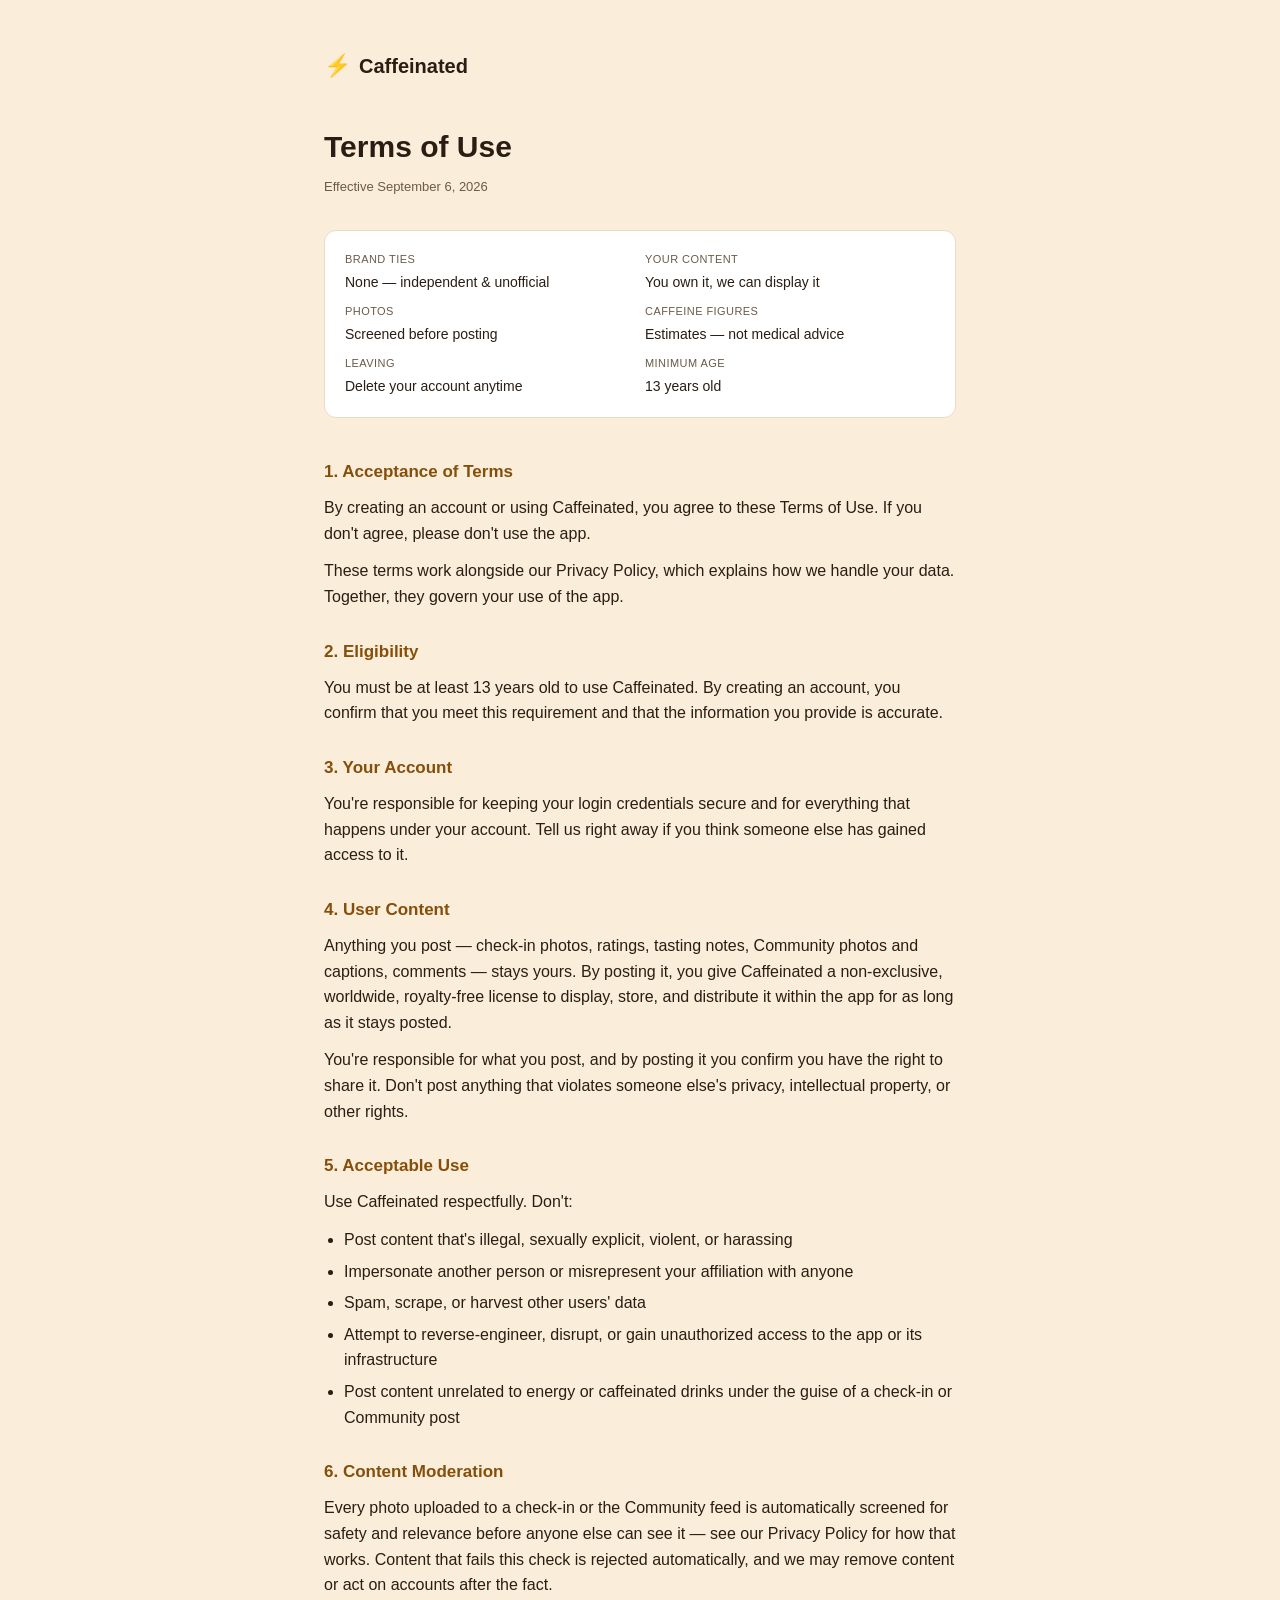
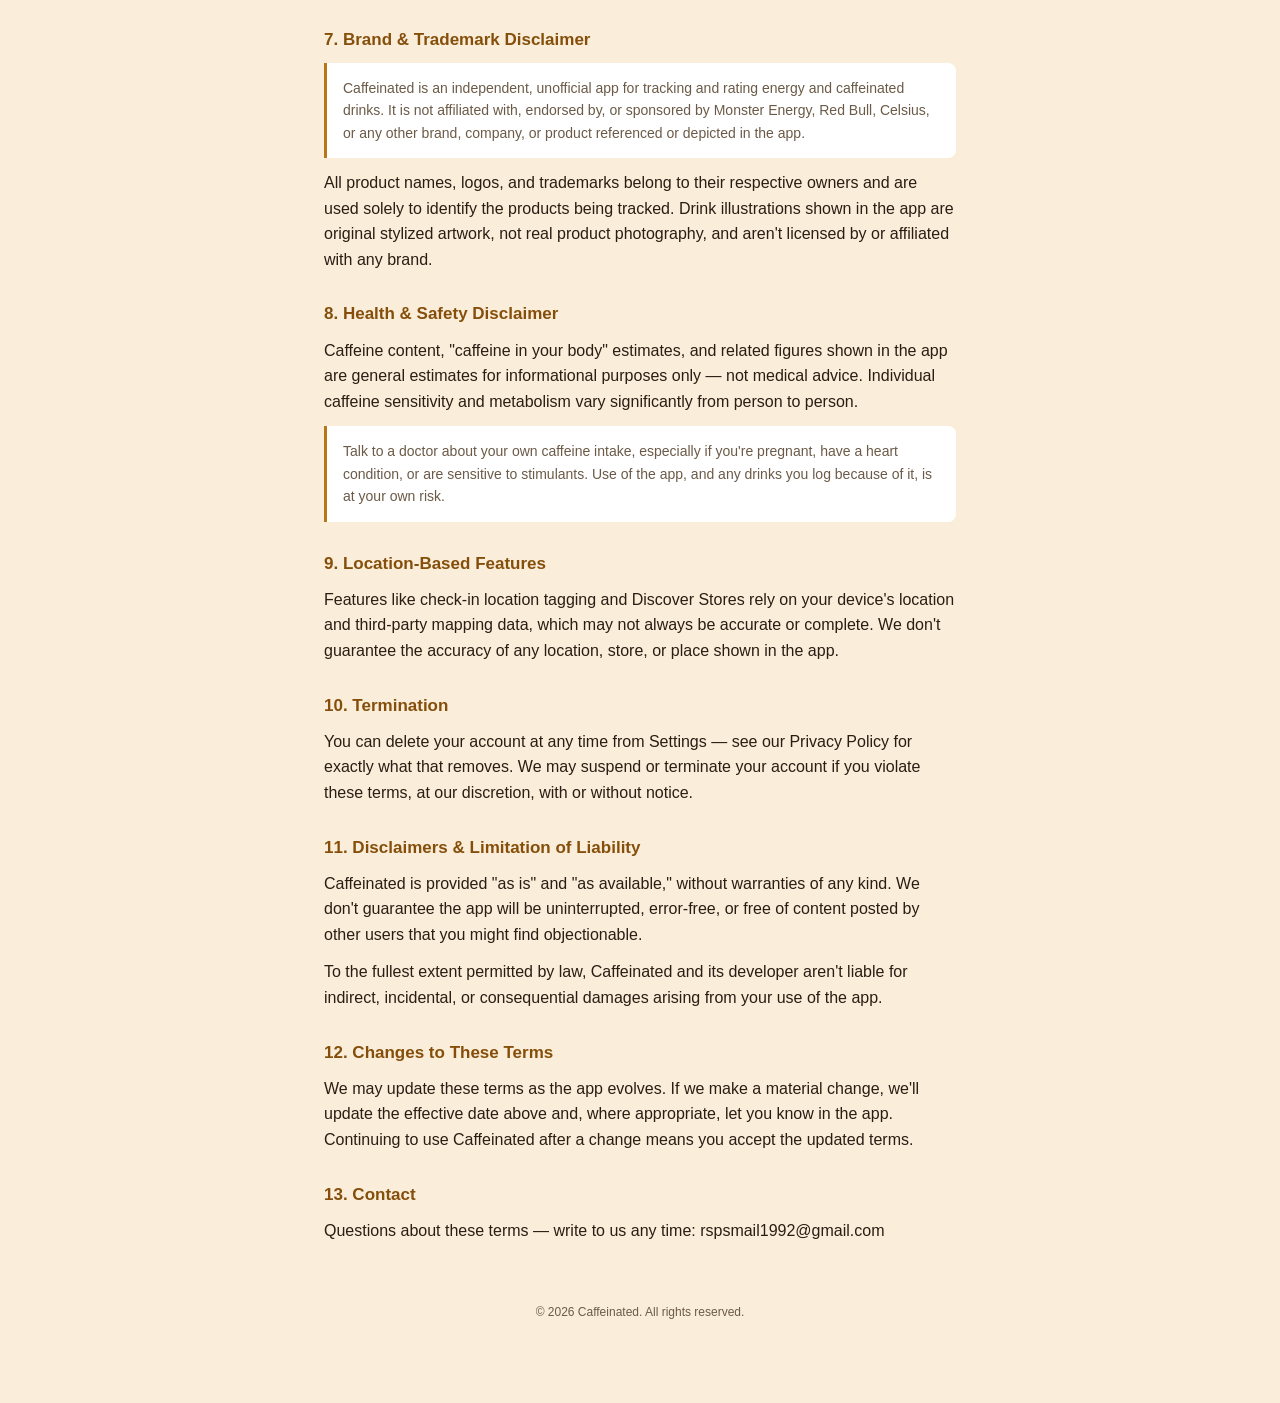
==== terms.html @ bd67f90b "Initial site: privacy policy, terms of use, homepage" ====
<!DOCTYPE html>
<html lang="en">
<head>
<meta charset="UTF-8">
<meta name="viewport" content="width=device-width, initial-scale=1.0">
<title>Terms of Use — Caffeinated</title>
<link rel="stylesheet" href="style.css">
</head>
<body>
<div class="wrap">
  <a class="brand" href="index.html"><span class="bolt">⚡</span> Caffeinated</a>
  <h1>Terms of Use</h1>
  <p class="effective-date">Effective September 6, 2026</p>

  <div class="glance">
    <div class="glance-item"><span class="glance-k">Brand ties</span><span class="glance-v">None — independent &amp; unofficial</span></div>
    <div class="glance-item"><span class="glance-k">Your content</span><span class="glance-v">You own it, we can display it</span></div>
    <div class="glance-item"><span class="glance-k">Photos</span><span class="glance-v">Screened before posting</span></div>
    <div class="glance-item"><span class="glance-k">Caffeine figures</span><span class="glance-v">Estimates — not medical advice</span></div>
    <div class="glance-item"><span class="glance-k">Leaving</span><span class="glance-v">Delete your account anytime</span></div>
    <div class="glance-item"><span class="glance-k">Minimum age</span><span class="glance-v">13 years old</span></div>
  </div>

  <section>
    <h2>1. Acceptance of Terms</h2>
    <p>By creating an account or using Caffeinated, you agree to these Terms of Use. If you don't agree, please don't use the app.</p>
    <p>These terms work alongside our Privacy Policy, which explains how we handle your data. Together, they govern your use of the app.</p>
  </section>

  <section>
    <h2>2. Eligibility</h2>
    <p>You must be at least 13 years old to use Caffeinated. By creating an account, you confirm that you meet this requirement and that the information you provide is accurate.</p>
  </section>

  <section>
    <h2>3. Your Account</h2>
    <p>You're responsible for keeping your login credentials secure and for everything that happens under your account. Tell us right away if you think someone else has gained access to it.</p>
  </section>

  <section>
    <h2>4. User Content</h2>
    <p>Anything you post — check-in photos, ratings, tasting notes, Community photos and captions, comments — stays yours. By posting it, you give Caffeinated a non-exclusive, worldwide, royalty-free license to display, store, and distribute it within the app for as long as it stays posted.</p>
    <p>You're responsible for what you post, and by posting it you confirm you have the right to share it. Don't post anything that violates someone else's privacy, intellectual property, or other rights.</p>
  </section>

  <section>
    <h2>5. Acceptable Use</h2>
    <p>Use Caffeinated respectfully. Don't:</p>
    <ul>
      <li>Post content that's illegal, sexually explicit, violent, or harassing</li>
      <li>Impersonate another person or misrepresent your affiliation with anyone</li>
      <li>Spam, scrape, or harvest other users' data</li>
      <li>Attempt to reverse-engineer, disrupt, or gain unauthorized access to the app or its infrastructure</li>
      <li>Post content unrelated to energy or caffeinated drinks under the guise of a check-in or Community post</li>
    </ul>
  </section>

  <section>
    <h2>6. Content Moderation</h2>
    <p>Every photo uploaded to a check-in or the Community feed is automatically screened for safety and relevance before anyone else can see it — see our Privacy Policy for how that works. Content that fails this check is rejected automatically, and we may remove content or act on accounts after the fact.</p>
  </section>

  <section>
    <h2>7. Brand &amp; Trademark Disclaimer</h2>
    <div class="callout">Caffeinated is an independent, unofficial app for tracking and rating energy and caffeinated drinks. It is not affiliated with, endorsed by, or sponsored by Monster Energy, Red Bull, Celsius, or any other brand, company, or product referenced or depicted in the app.</div>
    <p>All product names, logos, and trademarks belong to their respective owners and are used solely to identify the products being tracked. Drink illustrations shown in the app are original stylized artwork, not real product photography, and aren't licensed by or affiliated with any brand.</p>
  </section>

  <section>
    <h2>8. Health &amp; Safety Disclaimer</h2>
    <p>Caffeine content, "caffeine in your body" estimates, and related figures shown in the app are general estimates for informational purposes only — not medical advice. Individual caffeine sensitivity and metabolism vary significantly from person to person.</p>
    <div class="callout">Talk to a doctor about your own caffeine intake, especially if you're pregnant, have a heart condition, or are sensitive to stimulants. Use of the app, and any drinks you log because of it, is at your own risk.</div>
  </section>

  <section>
    <h2>9. Location-Based Features</h2>
    <p>Features like check-in location tagging and Discover Stores rely on your device's location and third-party mapping data, which may not always be accurate or complete. We don't guarantee the accuracy of any location, store, or place shown in the app.</p>
  </section>

  <section>
    <h2>10. Termination</h2>
    <p>You can delete your account at any time from Settings — see our Privacy Policy for exactly what that removes. We may suspend or terminate your account if you violate these terms, at our discretion, with or without notice.</p>
  </section>

  <section>
    <h2>11. Disclaimers &amp; Limitation of Liability</h2>
    <p>Caffeinated is provided "as is" and "as available," without warranties of any kind. We don't guarantee the app will be uninterrupted, error-free, or free of content posted by other users that you might find objectionable.</p>
    <p>To the fullest extent permitted by law, Caffeinated and its developer aren't liable for indirect, incidental, or consequential damages arising from your use of the app.</p>
  </section>

  <section>
    <h2>12. Changes to These Terms</h2>
    <p>We may update these terms as the app evolves. If we make a material change, we'll update the effective date above and, where appropriate, let you know in the app. Continuing to use Caffeinated after a change means you accept the updated terms.</p>
  </section>

  <section>
    <h2>13. Contact</h2>
    <p>Questions about these terms — write to us any time: rspsmail1992@gmail.com</p>
  </section>

  <footer>&copy; 2026 Caffeinated. All rights reserved.</footer>
</div>
</body>
</html>
---- style.css ----
:root {
  --bg: #FAEEDA;
  --surface: #FFFFFF;
  --text: #2A1D13;
  --text-secondary: #6B5A47;
  --accent: #BA7517;
  --accent-dark: #854F0B;
  --border: #E8DCC5;
}

* { box-sizing: border-box; }

body {
  margin: 0;
  background: var(--bg);
  color: var(--text);
  font-family: -apple-system, BlinkMacSystemFont, "Segoe UI", Roboto, sans-serif;
  line-height: 1.6;
}

.wrap {
  max-width: 680px;
  margin: 0 auto;
  padding: 48px 24px 80px;
}

.brand {
  display: flex;
  align-items: center;
  gap: 8px;
  text-decoration: none;
  color: var(--text);
  font-weight: 700;
  font-size: 20px;
  margin-bottom: 40px;
}

.brand .bolt { font-size: 22px; }

h1 {
  font-size: 30px;
  font-weight: 700;
  margin: 0 0 6px;
}

.effective-date {
  color: var(--text-secondary);
  font-size: 13px;
  margin: 0 0 32px;
}

.glance {
  display: grid;
  grid-template-columns: repeat(auto-fit, minmax(220px, 1fr));
  gap: 10px;
  background: var(--surface);
  border: 1px solid var(--border);
  border-radius: 12px;
  padding: 20px;
  margin-bottom: 40px;
}

.glance-item { display: flex; flex-direction: column; gap: 2px; }
.glance-k { font-size: 11px; text-transform: uppercase; letter-spacing: 0.04em; color: var(--text-secondary); }
.glance-v { font-size: 14px; font-weight: 500; }

section { margin-bottom: 28px; }

h2 {
  font-size: 17px;
  font-weight: 600;
  margin: 0 0 10px;
  color: var(--accent-dark);
}

p { margin: 0 0 12px; }

ul { margin: 0 0 12px; padding-left: 20px; }
li { margin-bottom: 6px; }

.callout {
  background: var(--surface);
  border-left: 3px solid var(--accent);
  border-radius: 0 8px 8px 0;
  padding: 14px 16px;
  font-size: 14px;
  color: var(--text-secondary);
  margin: 0 0 12px;
}

.home-hero {
  text-align: center;
  padding: 60px 0 40px;
}

.home-hero .bolt-big { font-size: 56px; display: block; margin-bottom: 12px; }

.home-hero h1 { font-size: 34px; }

.home-hero p { color: var(--text-secondary); font-size: 15px; max-width: 440px; margin: 12px auto 0; }

.links {
  display: flex;
  justify-content: center;
  gap: 24px;
  margin-top: 32px;
}

.links a {
  color: var(--accent-dark);
  font-weight: 500;
  text-decoration: none;
  font-size: 14px;
}

.links a:hover { text-decoration: underline; }

footer {
  text-align: center;
  color: var(--text-secondary);
  font-size: 12px;
  margin-top: 60px;
}
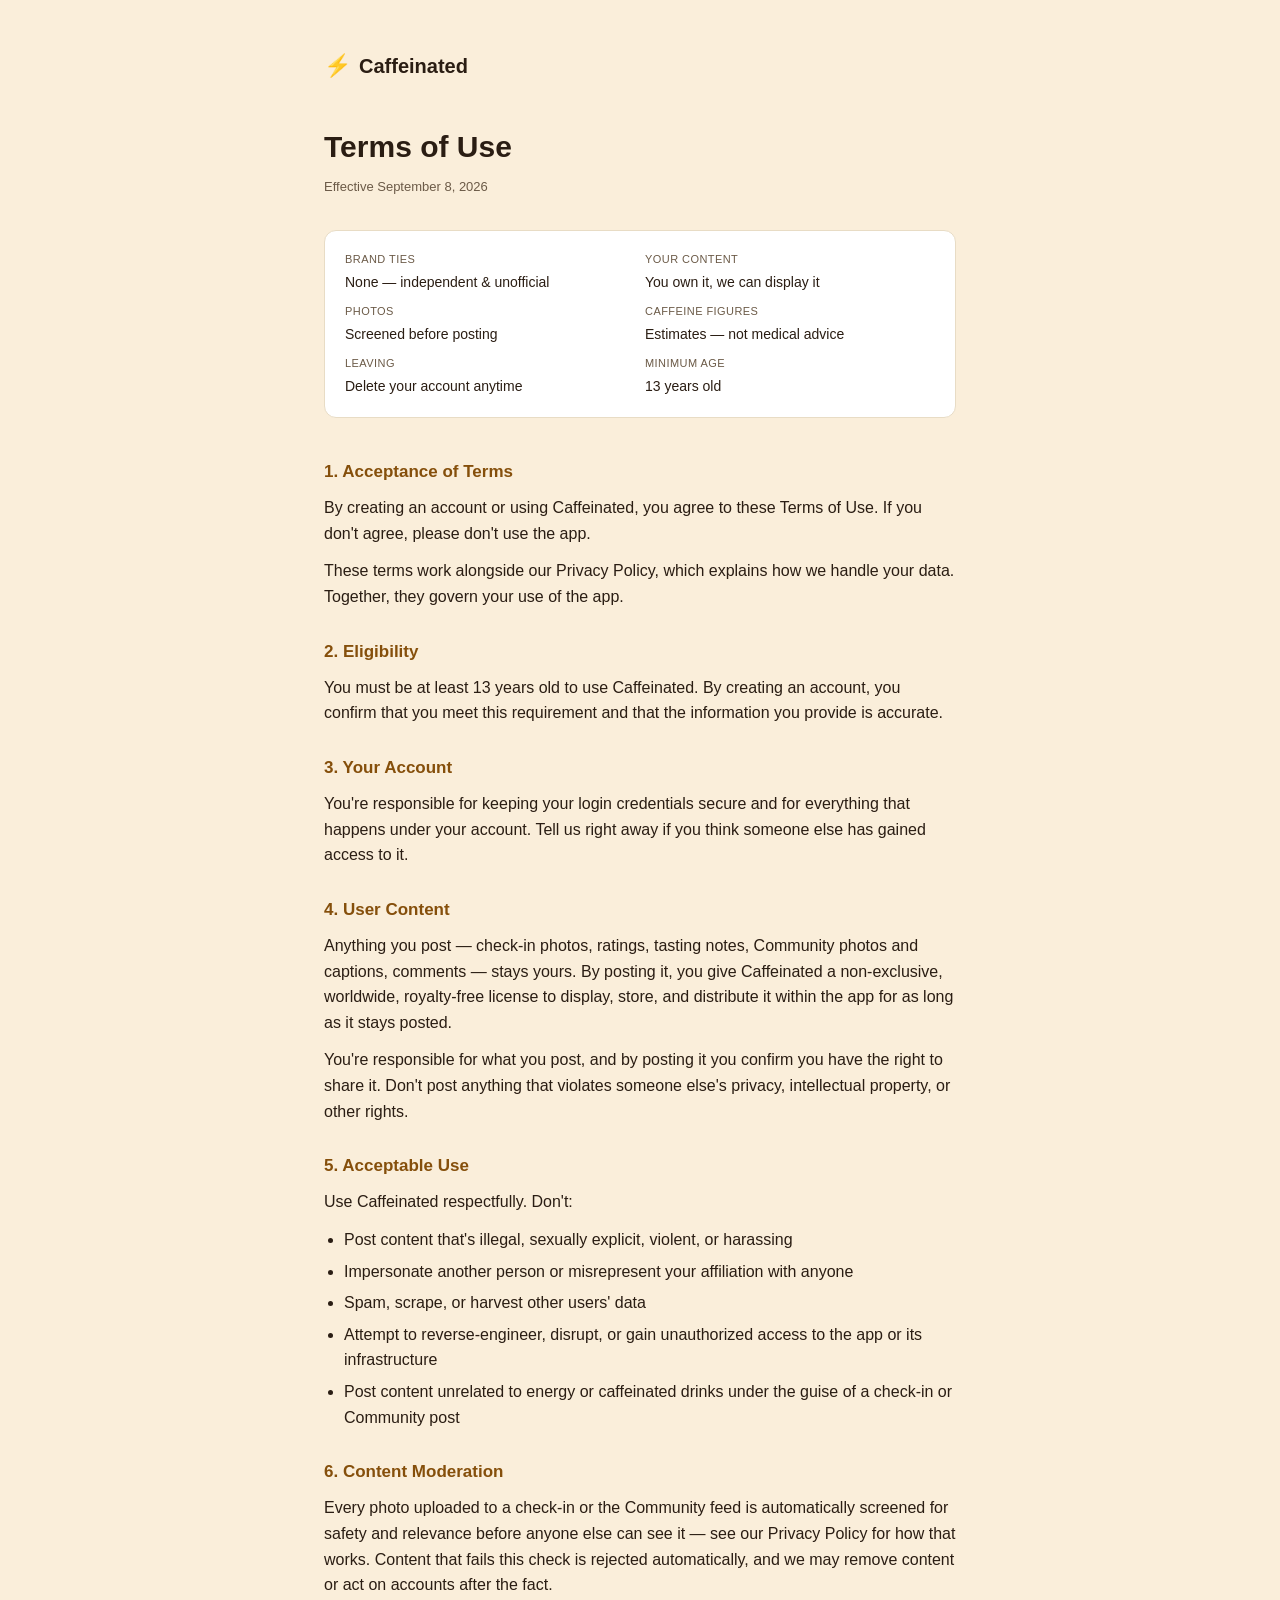
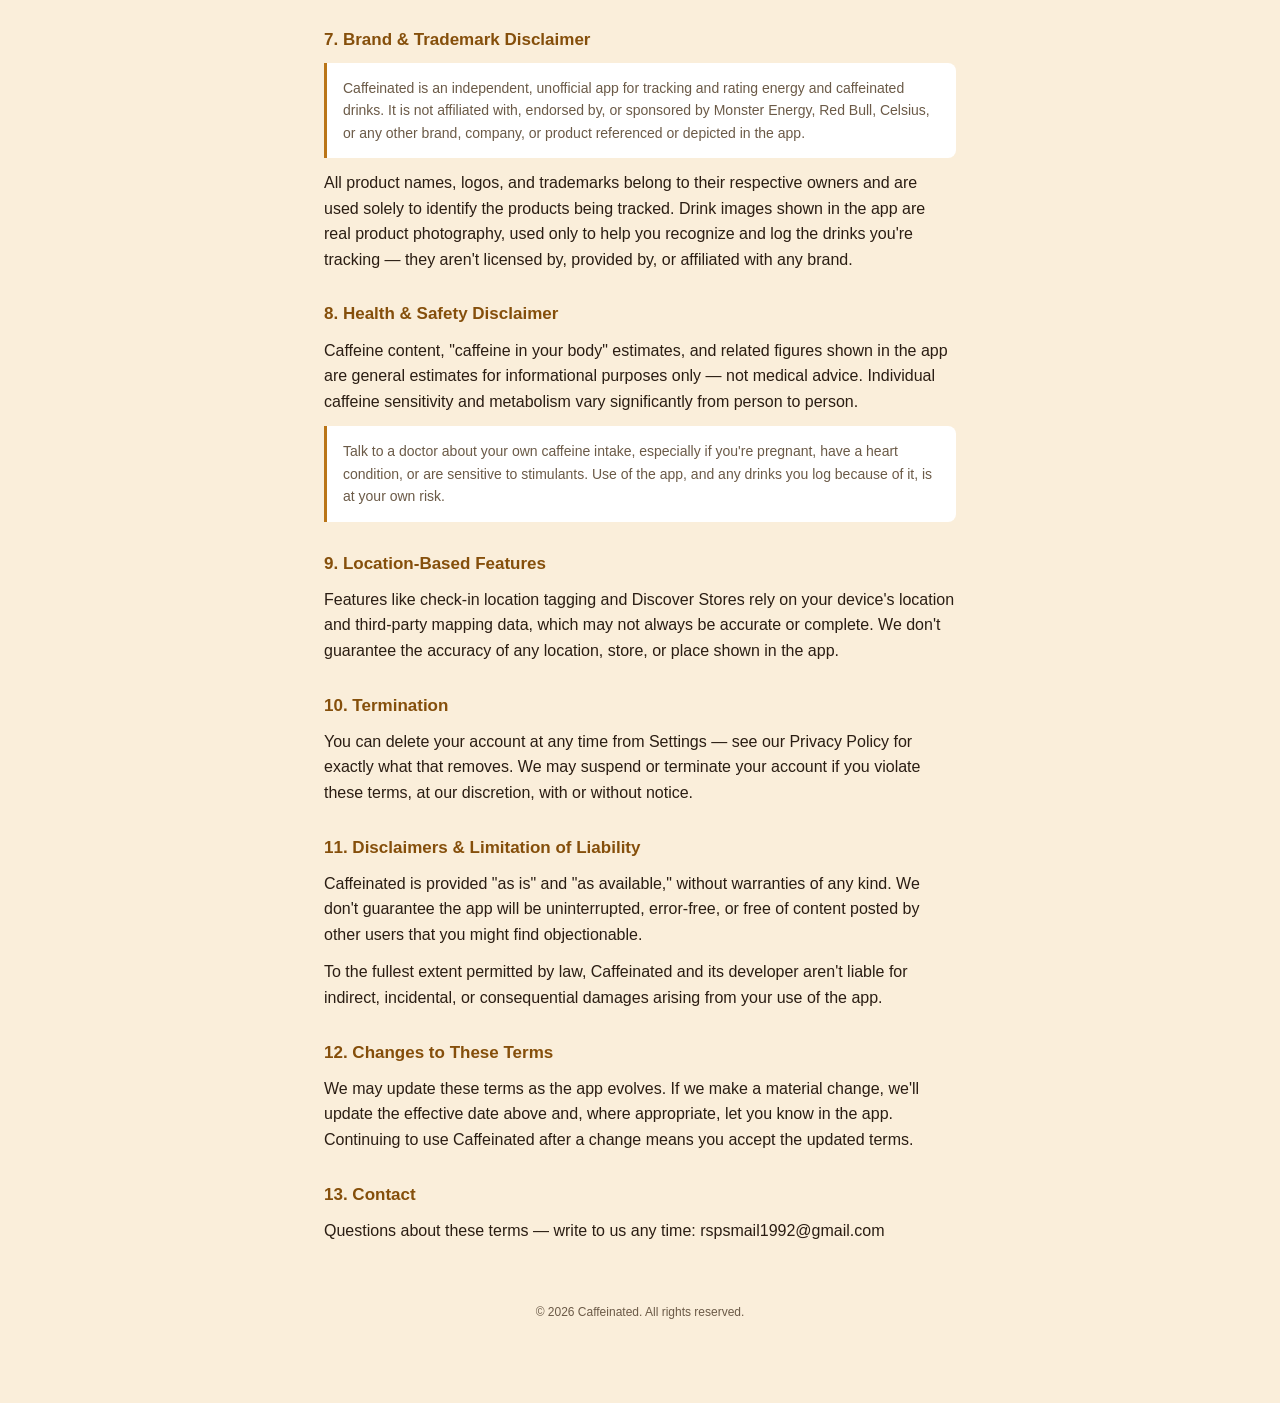
==== commit 87987dba: "Fix inaccurate artwork claim, matching in-app Terms update" ====
--- a/terms.html
+++ b/terms.html
@@ -10,7 +10,7 @@
 <div class="wrap">
   <a class="brand" href="index.html"><span class="bolt">⚡</span> Caffeinated</a>
   <h1>Terms of Use</h1>
-  <p class="effective-date">Effective September 6, 2026</p>
+  <p class="effective-date">Effective September 8, 2026</p>
 
   <div class="glance">
     <div class="glance-item"><span class="glance-k">Brand ties</span><span class="glance-v">None — independent &amp; unofficial</span></div>
@@ -63,7 +63,7 @@
   <section>
     <h2>7. Brand &amp; Trademark Disclaimer</h2>
     <div class="callout">Caffeinated is an independent, unofficial app for tracking and rating energy and caffeinated drinks. It is not affiliated with, endorsed by, or sponsored by Monster Energy, Red Bull, Celsius, or any other brand, company, or product referenced or depicted in the app.</div>
-    <p>All product names, logos, and trademarks belong to their respective owners and are used solely to identify the products being tracked. Drink illustrations shown in the app are original stylized artwork, not real product photography, and aren't licensed by or affiliated with any brand.</p>
+    <p>All product names, logos, and trademarks belong to their respective owners and are used solely to identify the products being tracked. Drink images shown in the app are real product photography, used only to help you recognize and log the drinks you're tracking — they aren't licensed by, provided by, or affiliated with any brand.</p>
   </section>
 
   <section>
